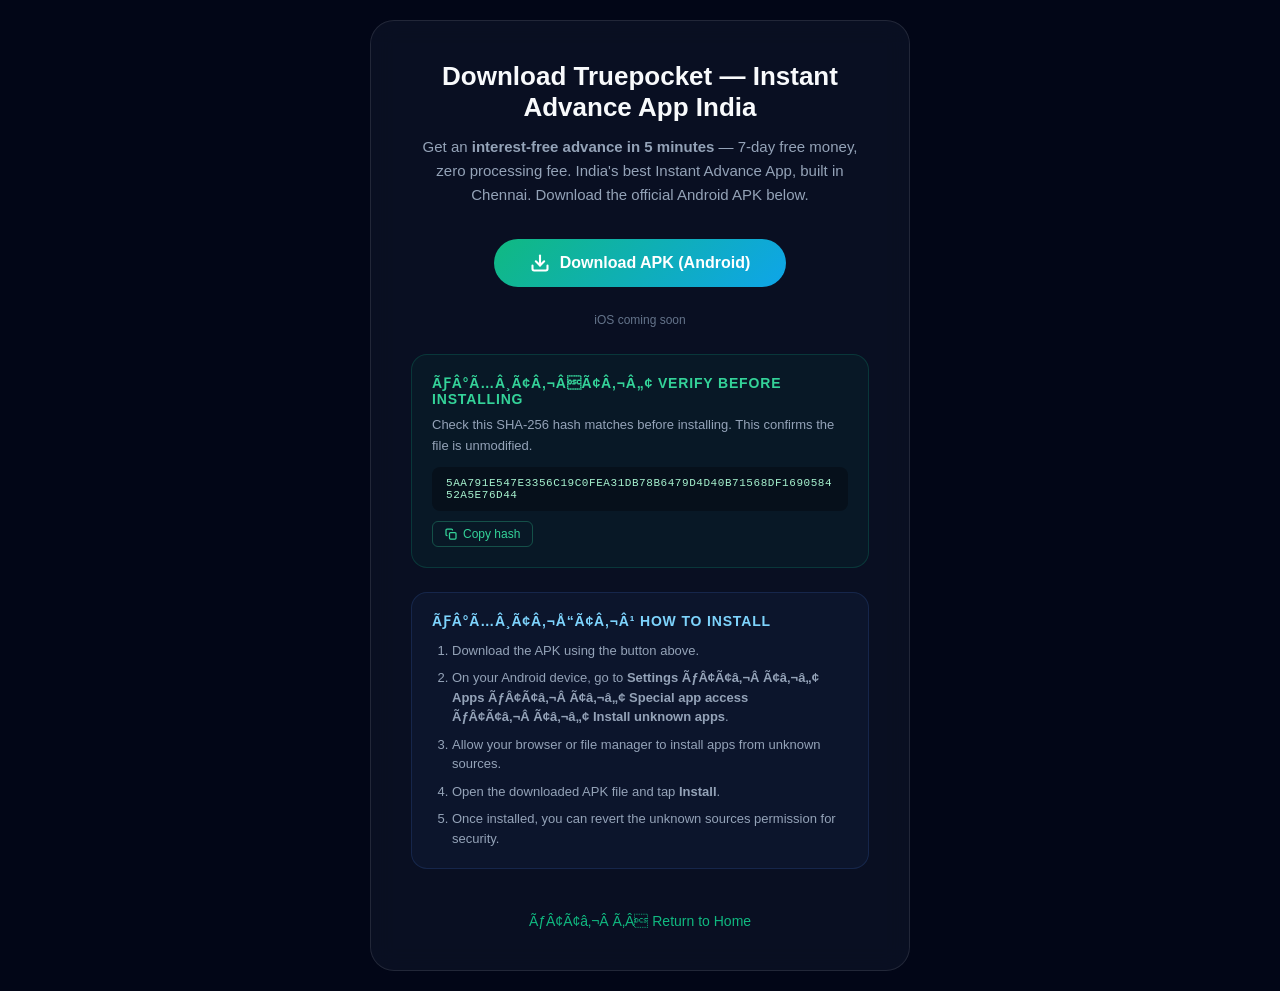
==== downloads/index.html @ 0bec0558 "Lock APK downloads" ====
<!DOCTYPE html>
<html lang="en">
<head>
    <meta charset="UTF-8">
    <meta name="viewport" content="width=device-width, initial-scale=1.0">
    <meta http-equiv="X-UA-Compatible" content="IE=edge">
    <meta name="msapplication-TileColor" content="#00d4aa">
    <meta name="msapplication-config" content="none">
    <title>Download Truepocket &mdash; Instant Advance App APK | Interest Free Advance India</title>
    <meta name="description" content="Download the official Truepocket APK &mdash; India's #1 instant interest-free loan app. Get a loan in 5 minutes. Zero processing fee. Built in Chennai.">
    <meta name="robots" content="index, follow">
    <meta name="keywords" content="download Truepocket APK, instant loan app download India, best loan app APK, interest free loan app India, Truepocket download">
    <meta name="theme-color" media="(prefers-color-scheme: light)" content="#f8fafc">
    <meta name="theme-color" media="(prefers-color-scheme: dark)" content="#020617">
    <!-- No-FOUC theme init: apply saved/system theme before first paint -->
    <script>
        (function() {
            var stored = localStorage.getItem('truepocket-theme');
            var t = stored || (window.matchMedia('(prefers-color-scheme: dark)').matches ? 'dark' : 'light');
            document.documentElement.setAttribute('data-theme', t);
        })();
    </script>
    <link rel="canonical" href="https://www.truepocket.live/downloads/">
    <meta property="og:title" content="Download Truepocket &mdash; Instant Loan App | Interest Free | India">
    <meta property="og:description" content="Download Truepocket &mdash; India's fastest instant loan app. Interest-free loan in 5 minutes from Chennai. Zero processing fee. 7-day free money.">
    <meta property="og:url" content="https://www.truepocket.live/downloads/">
    <meta property="og:type" content="website">
    <meta property="og:site_name" content="Truepocket">
    <meta property="og:locale" content="en_IN">
    <style>
        * { margin: 0; padding: 0; box-sizing: border-box; }
        body {
            font-family: 'Outfit', sans-serif;
            background: #020617;
            color: #f8fafc;
            display: flex;
            justify-content: center;
            align-items: center;
            min-height: 100vh;
            padding: 20px;
        }
        .container {
            max-width: 540px;
            width: 100%;
            text-align: center;
            background: rgba(15, 23, 42, 0.6);
            backdrop-filter: blur(12px);
            border: 1px solid rgba(255, 255, 255, 0.1);
            padding: 40px;
            border-radius: 24px;
        }
        h1 { font-size: 26px; margin-bottom: 12px; }
        p { color: #94a3b8; margin-bottom: 16px; line-height: 1.6; font-size: 15px; }
        .btn {
            display: inline-flex;
            align-items: center;
            gap: 10px;
            padding: 14px 36px;
            background: linear-gradient(135deg, #10b981, #0ea5e9);
            color: white;
            text-decoration: none;
            border-radius: 50px;
            font-weight: 700;
            font-size: 16px;
            transition: all 0.3s;
            margin: 16px 0;
        }
        .btn:hover {
            transform: translateY(-2px);
            box-shadow: 0 8px 24px rgba(16, 185, 129, 0.5);
        }
        .checksum-box {
            margin: 24px 0;
            background: rgba(16, 185, 129, 0.05);
            border: 1px solid rgba(16, 185, 129, 0.2);
            border-radius: 16px;
            padding: 20px;
            text-align: left;
        }
        .checksum-box h3 {
            font-size: 14px;
            font-weight: 700;
            color: #34d399;
            margin-bottom: 8px;
            text-transform: uppercase;
            letter-spacing: 0.06em;
        }
        .checksum-box p {
            font-size: 13px;
            color: #94a3b8;
            margin-bottom: 10px;
        }
        .hash {
            font-family: 'Courier New', monospace;
            font-size: 11px;
            color: #a7f3d0;
            background: rgba(0,0,0,0.3);
            padding: 10px 14px;
            border-radius: 8px;
            word-break: break-all;
            letter-spacing: 0.05em;
            margin-bottom: 10px;
            display: block;
        }
        .copy-btn {
            display: inline-flex;
            align-items: center;
            gap: 6px;
            font-size: 12px;
            color: #34d399;
            background: none;
            border: 1px solid rgba(52, 211, 153, 0.3);
            border-radius: 6px;
            padding: 5px 12px;
            cursor: pointer;
            font-family: inherit;
            transition: all 0.2s;
        }
        .copy-btn:hover { background: rgba(52,211,153,0.1); }
        .instructions {
            margin: 20px 0;
            background: rgba(79, 141, 247, 0.05);
            border: 1px solid rgba(79, 141, 247, 0.15);
            border-radius: 16px;
            padding: 20px;
            text-align: left;
        }
        .instructions h3 {
            font-size: 14px;
            font-weight: 700;
            color: #7dd3fc;
            margin-bottom: 12px;
            text-transform: uppercase;
            letter-spacing: 0.06em;
        }
        .instructions ol {
            padding-left: 20px;
            display: flex;
            flex-direction: column;
            gap: 8px;
        }
        .instructions li {
            font-size: 13px;
            color: #94a3b8;
            line-height: 1.5;
        }
        .back {
            display: inline-block;
            margin-top: 24px;
            color: #10b981;
            text-decoration: none;
            font-size: 14px;
        }
        .back:hover { text-decoration: underline; }
        .ios-note {
            font-size: 12px;
            color: #64748b;
            margin-top: 8px;
        }
    </style>
<!-- Meta Pixel Code -->
<script>
!function(f,b,e,v,n,t,s)
{if(f.fbq)return;n=f.fbq=function(){n.callMethod?
n.callMethod.apply(n,arguments):n.queue.push(arguments)};
if(!f._fbq)f._fbq=n;n.push=n;n.loaded=!0;n.version='2.0';
n.queue=[];t=b.createElement(e);t.async=!0;
t.src=v;s=b.getElementsByTagName(e)[0];
s.parentNode.insertBefore(t,s)}(window, document,'script',
'https://connect.facebook.net/en_US/fbevents.js');
fbq('init', '27297236573246844');
fbq('track', 'PageView');
</script>
<noscript><img height="1" width="1" style="display:none"
src="https://www.facebook.com/tr?id=27297236573246844&ev=PageView&noscript=1"
/></noscript>
<!-- End Meta Pixel Code -->
</head>
<body>
    <div class="container">
        <h1>Download Truepocket &mdash; Instant Advance App India</h1>
        <p>Get an <strong>interest-free advance in 5 minutes</strong> &mdash; 7-day free money, zero processing fee. India's best Instant Advance App, built in Chennai. Download the official Android APK below.</p>

        <a href="javascript:void(0)" class="btn" onclick="alert('App download is currently locked and will be available soon.'); fbq('trackCustom', 'Download');">
            <svg width="20" height="20" viewBox="0 0 24 24" fill="none" stroke="currentColor" stroke-width="2.5" stroke-linecap="round" stroke-linejoin="round" aria-hidden="true"><path d="M21 15v4a2 2 0 0 1-2 2H5a2 2 0 0 1-2-2v-4"/><polyline points="7 10 12 15 17 10"/><line x1="12" y1="15" x2="12" y2="3"/></svg>
            Download APK (Android)
        </a>
        <p class="ios-note">iOS coming soon</p>

        <div class="checksum-box">
            <h3>ÃƒÂ°Ã…Â¸Ã¢â‚¬ÂÃ¢â‚¬â„¢ Verify before installing</h3>
            <p>Check this SHA-256 hash matches before installing. This confirms the file is unmodified.</p>
            <span class="hash" id="hash-value">5AA791E547E3356C19C0FEA31DB78B6479D4D40B71568DF169058452A5E76D44</span>
            <button class="copy-btn" onclick="copyHash()" id="copy-btn">
                <svg width="12" height="12" viewBox="0 0 24 24" fill="none" stroke="currentColor" stroke-width="2.5" aria-hidden="true"><rect x="9" y="9" width="13" height="13" rx="2"/><path d="M5 15H4a2 2 0 0 1-2-2V4a2 2 0 0 1 2-2h9a2 2 0 0 1 2 2v1"/></svg>
                Copy hash
            </button>
        </div>

        <div class="instructions">
            <h3>ÃƒÂ°Ã…Â¸Ã¢â‚¬Å“Ã¢â‚¬Â¹ How to install</h3>
            <ol>
                <li>Download the APK using the button above.</li>
                <li>On your Android device, go to <strong>Settings ÃƒÂ¢Ã¢â‚¬Â Ã¢â‚¬â„¢ Apps ÃƒÂ¢Ã¢â‚¬Â Ã¢â‚¬â„¢ Special app access ÃƒÂ¢Ã¢â‚¬Â Ã¢â‚¬â„¢ Install unknown apps</strong>.</li>
                <li>Allow your browser or file manager to install apps from unknown sources.</li>
                <li>Open the downloaded APK file and tap <strong>Install</strong>.</li>
                <li>Once installed, you can revert the unknown sources permission for security.</li>
            </ol>
        </div>

        <a href="../index.html" class="back">ÃƒÂ¢Ã¢â‚¬Â Ã‚Â Return to Home</a>
    </div>

    <script>
        function copyHash() {
            const hash = document.getElementById('hash-value').textContent.trim();
            navigator.clipboard.writeText(hash).then(() => {
                const btn = document.getElementById('copy-btn');
                btn.textContent = 'ÃƒÂ¢Ã…â€œÃ¢â‚¬Å“ Copied';
                setTimeout(() => { btn.innerHTML = '<svg width="12" height="12" viewBox="0 0 24 24" fill="none" stroke="currentColor" stroke-width="2.5" aria-hidden="true"><rect x="9" y="9" width="13" height="13" rx="2"/><path d="M5 15H4a2 2 0 0 1-2-2V4a2 2 0 0 1 2-2h9a2 2 0 0 1 2 2v1"/></svg> Copy hash'; }, 2000);
            });
        }
    </script>
</body>
</html>
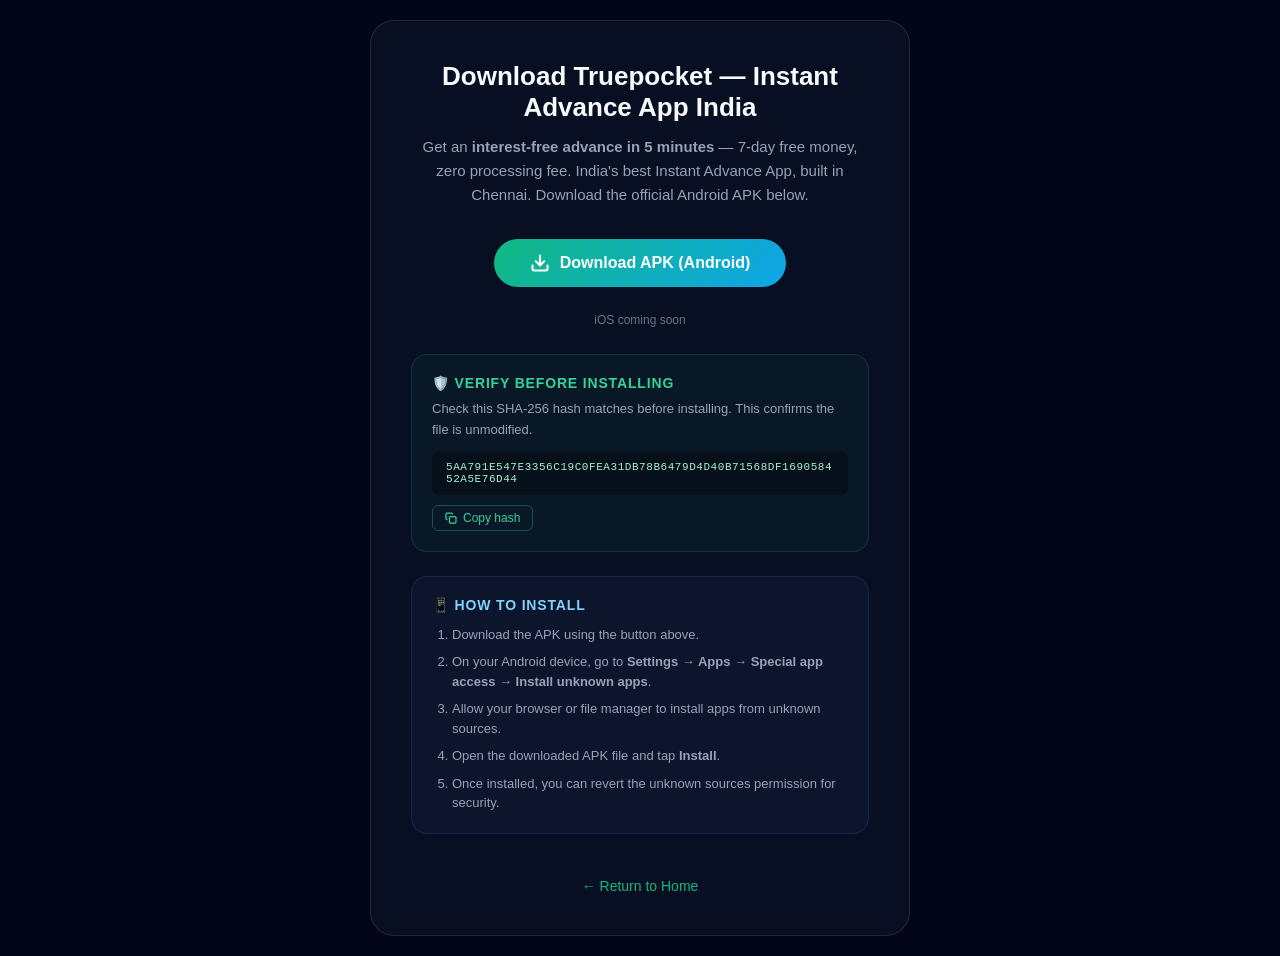
==== commit 846d44cd: "Fix text encoding (Mojibake) on downloads page" ====
--- a/downloads/index.html
+++ b/downloads/index.html
@@ -6,6 +6,10 @@
     <meta http-equiv="X-UA-Compatible" content="IE=edge">
     <meta name="msapplication-TileColor" content="#00d4aa">
     <meta name="msapplication-config" content="none">
+    <!-- Favicon configurations -->
+    <link rel="icon" href="/favicon.png" type="image/png">
+    <link rel="icon" href="/images/truepocket-logo.svg" type="image/svg+xml">
+    <link rel="apple-touch-icon" href="/apple-touch-icon.png">
     <title>Download Truepocket &mdash; Instant Advance App APK | Interest Free Advance India</title>
     <meta name="description" content="Download the official Truepocket APK &mdash; India's #1 instant interest-free loan app. Get a loan in 5 minutes. Zero processing fee. Built in Chennai.">
     <meta name="robots" content="index, follow">
@@ -188,7 +192,7 @@
         <p class="ios-note">iOS coming soon</p>
 
         <div class="checksum-box">
-            <h3>ÃƒÂ°Ã…Â¸Ã¢â‚¬ÂÃ¢â‚¬â„¢ Verify before installing</h3>
+            <h3>🛡️ Verify before installing</h3>
             <p>Check this SHA-256 hash matches before installing. This confirms the file is unmodified.</p>
             <span class="hash" id="hash-value">5AA791E547E3356C19C0FEA31DB78B6479D4D40B71568DF169058452A5E76D44</span>
             <button class="copy-btn" onclick="copyHash()" id="copy-btn">
@@ -198,17 +202,17 @@
         </div>
 
         <div class="instructions">
-            <h3>ÃƒÂ°Ã…Â¸Ã¢â‚¬Å“Ã¢â‚¬Â¹ How to install</h3>
+            <h3>📱 How to install</h3>
             <ol>
                 <li>Download the APK using the button above.</li>
-                <li>On your Android device, go to <strong>Settings ÃƒÂ¢Ã¢â‚¬Â Ã¢â‚¬â„¢ Apps ÃƒÂ¢Ã¢â‚¬Â Ã¢â‚¬â„¢ Special app access ÃƒÂ¢Ã¢â‚¬Â Ã¢â‚¬â„¢ Install unknown apps</strong>.</li>
+                <li>On your Android device, go to <strong>Settings &rarr; Apps &rarr; Special app access &rarr; Install unknown apps</strong>.</li>
                 <li>Allow your browser or file manager to install apps from unknown sources.</li>
                 <li>Open the downloaded APK file and tap <strong>Install</strong>.</li>
                 <li>Once installed, you can revert the unknown sources permission for security.</li>
             </ol>
         </div>
 
-        <a href="../index.html" class="back">ÃƒÂ¢Ã¢â‚¬Â Ã‚Â Return to Home</a>
+        <a href="../index.html" class="back">&larr; Return to Home</a>
     </div>
 
     <script>
@@ -216,7 +220,7 @@
             const hash = document.getElementById('hash-value').textContent.trim();
             navigator.clipboard.writeText(hash).then(() => {
                 const btn = document.getElementById('copy-btn');
-                btn.textContent = 'ÃƒÂ¢Ã…â€œÃ¢â‚¬Å“ Copied';
+                btn.textContent = '✓ Copied';
                 setTimeout(() => { btn.innerHTML = '<svg width="12" height="12" viewBox="0 0 24 24" fill="none" stroke="currentColor" stroke-width="2.5" aria-hidden="true"><rect x="9" y="9" width="13" height="13" rx="2"/><path d="M5 15H4a2 2 0 0 1-2-2V4a2 2 0 0 1 2-2h9a2 2 0 0 1 2 2v1"/></svg> Copy hash'; }, 2000);
             });
         }
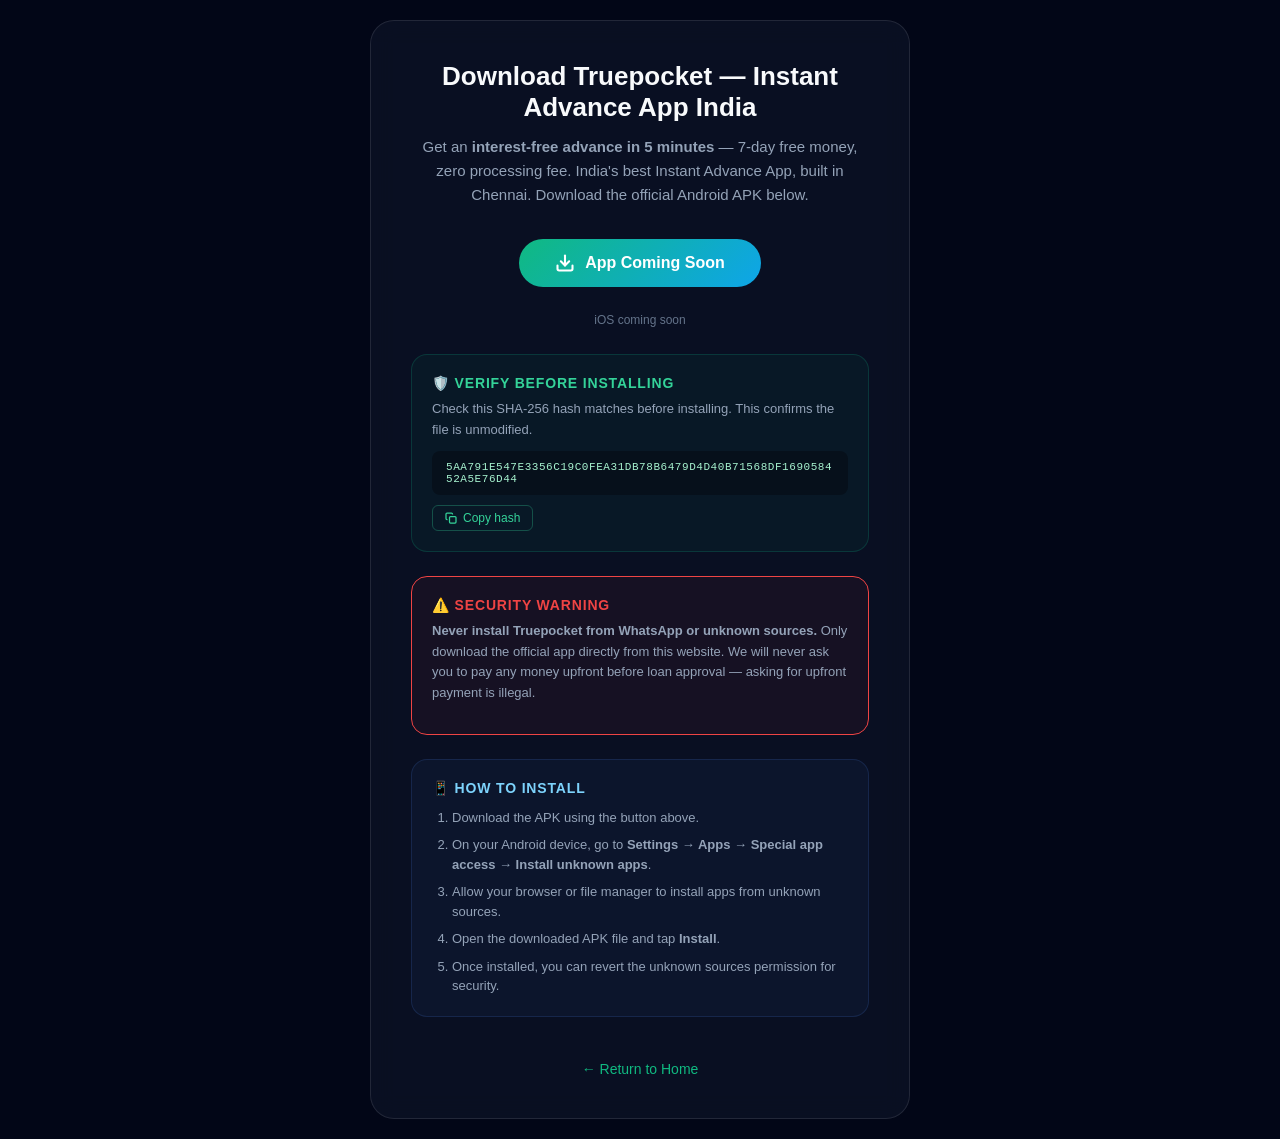
==== commit f4a8bddf: "Update chatbot, download links, and safety warnings" ====
--- a/downloads/index.html
+++ b/downloads/index.html
@@ -187,7 +187,7 @@
 
         <a href="javascript:void(0)" class="btn" onclick="alert('App download is currently locked and will be available soon.'); fbq('trackCustom', 'Download');">
             <svg width="20" height="20" viewBox="0 0 24 24" fill="none" stroke="currentColor" stroke-width="2.5" stroke-linecap="round" stroke-linejoin="round" aria-hidden="true"><path d="M21 15v4a2 2 0 0 1-2 2H5a2 2 0 0 1-2-2v-4"/><polyline points="7 10 12 15 17 10"/><line x1="12" y1="15" x2="12" y2="3"/></svg>
-            Download APK (Android)
+            App Coming Soon
         </a>
         <p class="ios-note">iOS coming soon</p>
 
@@ -199,6 +199,11 @@
                 <svg width="12" height="12" viewBox="0 0 24 24" fill="none" stroke="currentColor" stroke-width="2.5" aria-hidden="true"><rect x="9" y="9" width="13" height="13" rx="2"/><path d="M5 15H4a2 2 0 0 1-2-2V4a2 2 0 0 1 2-2h9a2 2 0 0 1 2 2v1"/></svg>
                 Copy hash
             </button>
+        </div>
+
+        <div class="checksum-box" style="border-color: #ef4444; background: rgba(239, 68, 68, 0.05);">
+            <h3 style="color: #ef4444;">⚠️ Security Warning</h3>
+            <p><strong>Never install Truepocket from WhatsApp or unknown sources.</strong> Only download the official app directly from this website. We will never ask you to pay any money upfront before loan approval &mdash; asking for upfront payment is illegal.</p>
         </div>
 
         <div class="instructions">
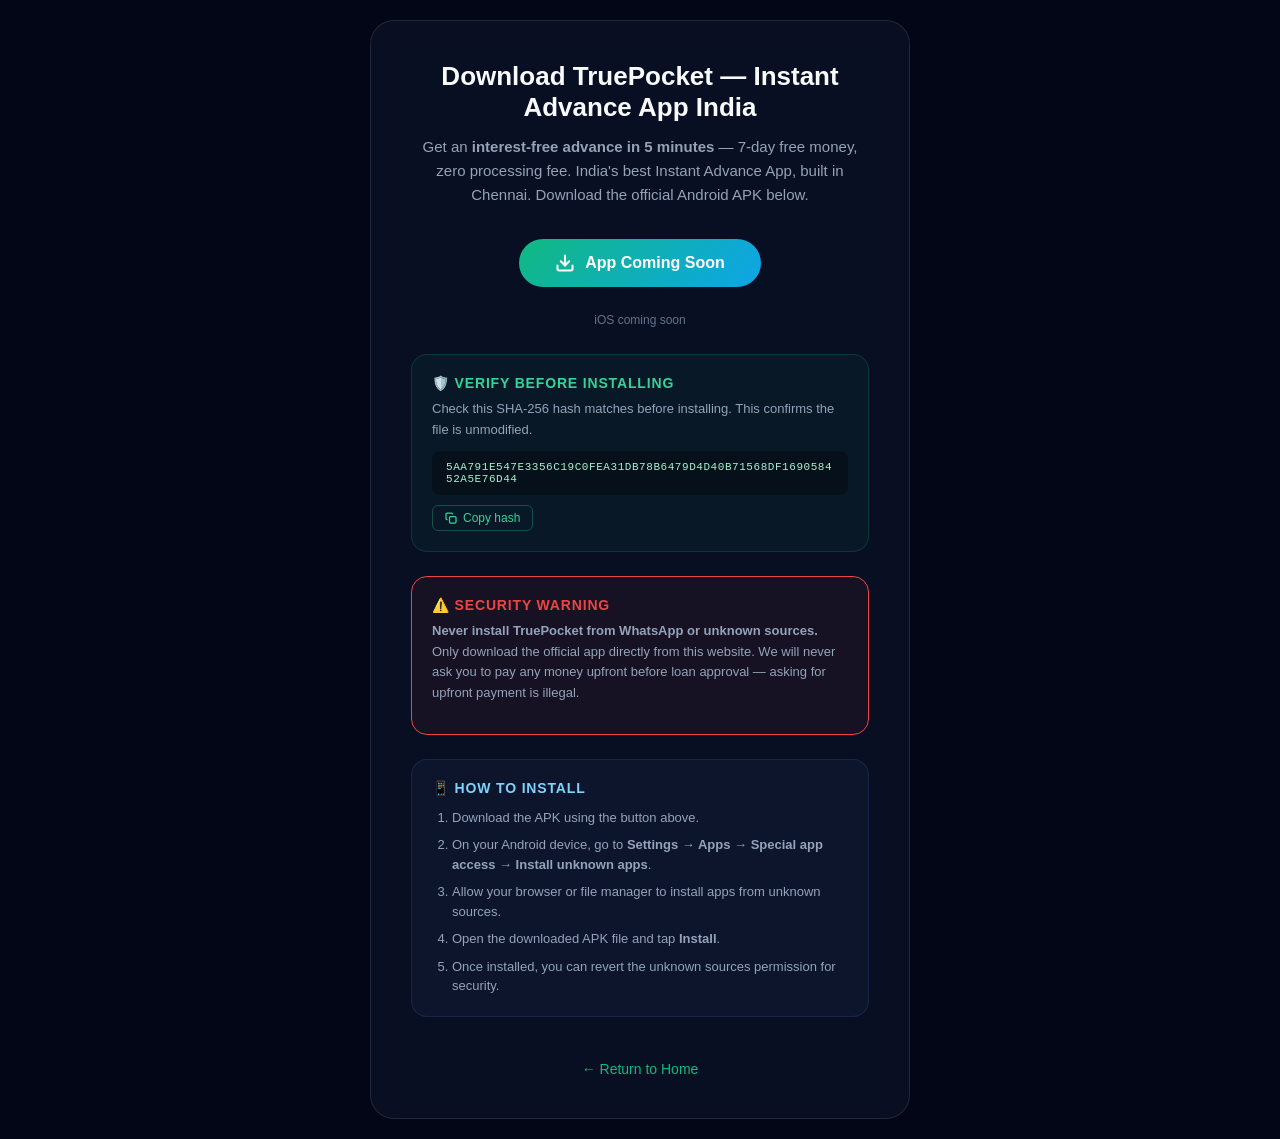
==== commit 15365af9: "Update favicon tags and fix brand name TruePocket" ====
--- a/downloads/index.html
+++ b/downloads/index.html
@@ -8,28 +8,28 @@
     <meta name="msapplication-config" content="none">
     <!-- Favicon configurations -->
     <link rel="icon" href="/favicon.png" type="image/png">
-    <link rel="icon" href="/images/truepocket-logo.svg" type="image/svg+xml">
+    <link rel="icon" href="/images/TruePocket-logo.svg" type="image/svg+xml">
     <link rel="apple-touch-icon" href="/apple-touch-icon.png">
-    <title>Download Truepocket &mdash; Instant Advance App APK | Interest Free Advance India</title>
-    <meta name="description" content="Download the official Truepocket APK &mdash; India's #1 instant interest-free loan app. Get a loan in 5 minutes. Zero processing fee. Built in Chennai.">
+    <title>Download TruePocket &mdash; Instant Advance App APK | Interest Free Advance India</title>
+    <meta name="description" content="Download the official TruePocket APK &mdash; India's #1 instant interest-free loan app. Get a loan in 5 minutes. Zero processing fee. Built in Chennai.">
     <meta name="robots" content="index, follow">
-    <meta name="keywords" content="download Truepocket APK, instant loan app download India, best loan app APK, interest free loan app India, Truepocket download">
+    <meta name="keywords" content="download TruePocket APK, instant loan app download India, best loan app APK, interest free loan app India, TruePocket download">
     <meta name="theme-color" media="(prefers-color-scheme: light)" content="#f8fafc">
     <meta name="theme-color" media="(prefers-color-scheme: dark)" content="#020617">
     <!-- No-FOUC theme init: apply saved/system theme before first paint -->
     <script>
         (function() {
-            var stored = localStorage.getItem('truepocket-theme');
+            var stored = localStorage.getItem('TruePocket-theme');
             var t = stored || (window.matchMedia('(prefers-color-scheme: dark)').matches ? 'dark' : 'light');
             document.documentElement.setAttribute('data-theme', t);
         })();
     </script>
-    <link rel="canonical" href="https://www.truepocket.live/downloads/">
-    <meta property="og:title" content="Download Truepocket &mdash; Instant Loan App | Interest Free | India">
-    <meta property="og:description" content="Download Truepocket &mdash; India's fastest instant loan app. Interest-free loan in 5 minutes from Chennai. Zero processing fee. 7-day free money.">
-    <meta property="og:url" content="https://www.truepocket.live/downloads/">
+    <link rel="canonical" href="https://www.TruePocket.live/downloads/">
+    <meta property="og:title" content="Download TruePocket &mdash; Instant Loan App | Interest Free | India">
+    <meta property="og:description" content="Download TruePocket &mdash; India's fastest instant loan app. Interest-free loan in 5 minutes from Chennai. Zero processing fee. 7-day free money.">
+    <meta property="og:url" content="https://www.TruePocket.live/downloads/">
     <meta property="og:type" content="website">
-    <meta property="og:site_name" content="Truepocket">
+    <meta property="og:site_name" content="TruePocket">
     <meta property="og:locale" content="en_IN">
     <style>
         * { margin: 0; padding: 0; box-sizing: border-box; }
@@ -182,7 +182,7 @@
 </head>
 <body>
     <div class="container">
-        <h1>Download Truepocket &mdash; Instant Advance App India</h1>
+        <h1>Download TruePocket &mdash; Instant Advance App India</h1>
         <p>Get an <strong>interest-free advance in 5 minutes</strong> &mdash; 7-day free money, zero processing fee. India's best Instant Advance App, built in Chennai. Download the official Android APK below.</p>
 
         <a href="javascript:void(0)" class="btn" onclick="alert('App download is currently locked and will be available soon.'); fbq('trackCustom', 'Download');">
@@ -203,7 +203,7 @@
 
         <div class="checksum-box" style="border-color: #ef4444; background: rgba(239, 68, 68, 0.05);">
             <h3 style="color: #ef4444;">⚠️ Security Warning</h3>
-            <p><strong>Never install Truepocket from WhatsApp or unknown sources.</strong> Only download the official app directly from this website. We will never ask you to pay any money upfront before loan approval &mdash; asking for upfront payment is illegal.</p>
+            <p><strong>Never install TruePocket from WhatsApp or unknown sources.</strong> Only download the official app directly from this website. We will never ask you to pay any money upfront before loan approval &mdash; asking for upfront payment is illegal.</p>
         </div>
 
         <div class="instructions">
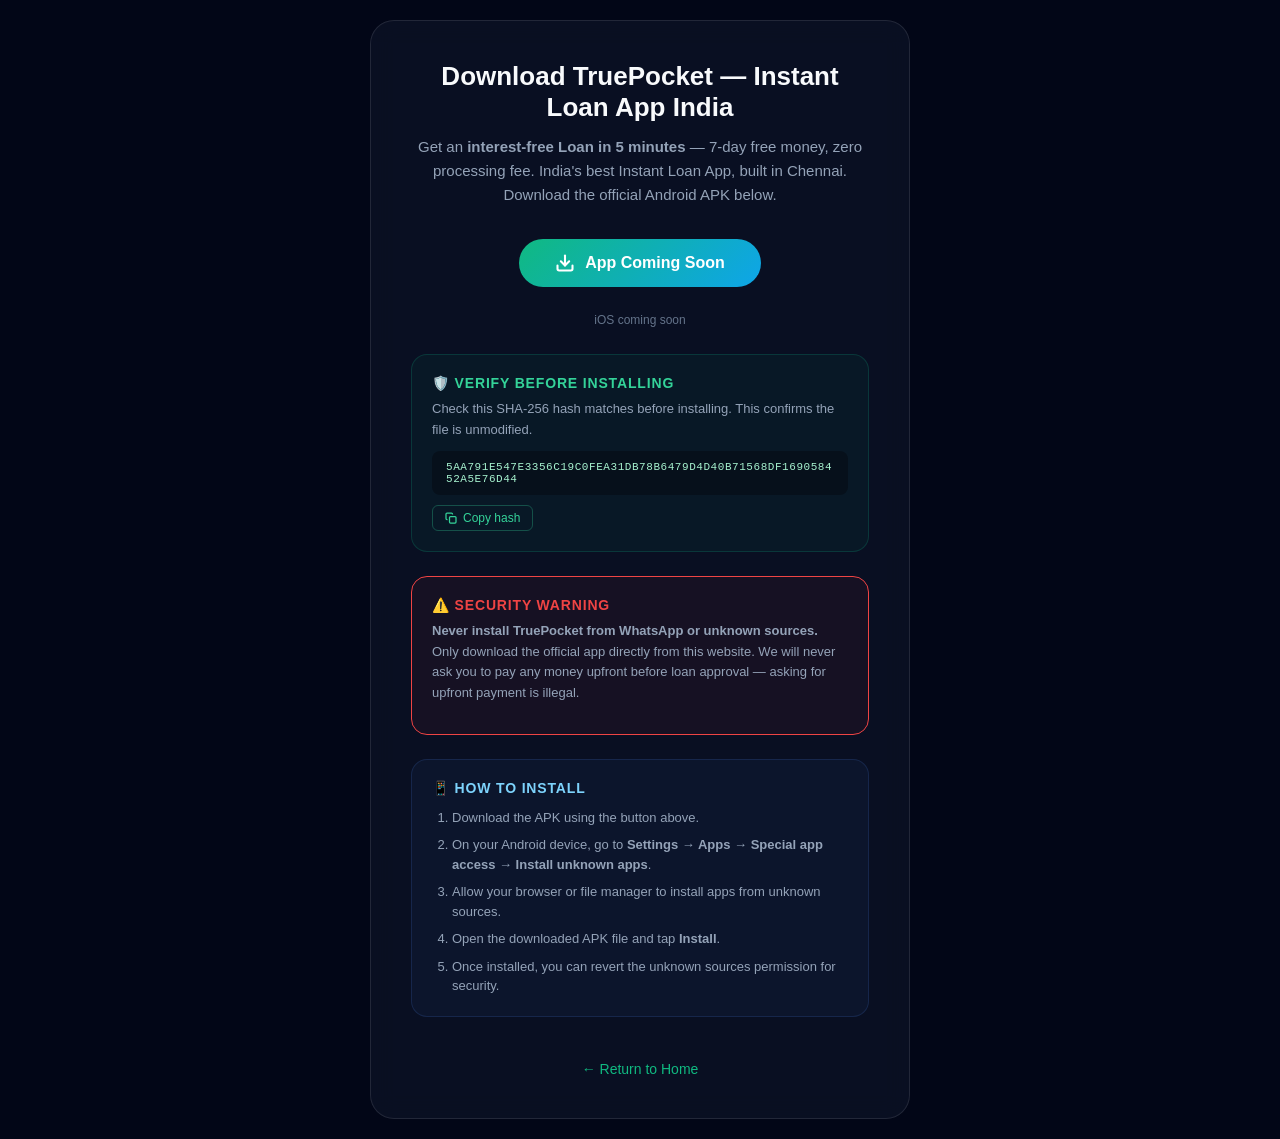
==== commit db060378: "SEO: Update target keywords and add Schema.org data" ====
--- a/downloads/index.html
+++ b/downloads/index.html
@@ -8,9 +8,9 @@
     <meta name="msapplication-config" content="none">
     <!-- Favicon configurations -->
     <link rel="icon" href="/favicon.png" type="image/png">
-    <link rel="icon" href="/images/TruePocket-logo.svg" type="image/svg+xml">
+    <link rel="icon" href="/images/truepocket-logo.svg" type="image/svg+xml">
     <link rel="apple-touch-icon" href="/apple-touch-icon.png">
-    <title>Download TruePocket &mdash; Instant Advance App APK | Interest Free Advance India</title>
+    <title>Download TruePocket &mdash; Instant Loan App APK | Interest Free Loan India</title>
     <meta name="description" content="Download the official TruePocket APK &mdash; India's #1 instant interest-free loan app. Get a loan in 5 minutes. Zero processing fee. Built in Chennai.">
     <meta name="robots" content="index, follow">
     <meta name="keywords" content="download TruePocket APK, instant loan app download India, best loan app APK, interest free loan app India, TruePocket download">
@@ -182,8 +182,8 @@
 </head>
 <body>
     <div class="container">
-        <h1>Download TruePocket &mdash; Instant Advance App India</h1>
-        <p>Get an <strong>interest-free advance in 5 minutes</strong> &mdash; 7-day free money, zero processing fee. India's best Instant Advance App, built in Chennai. Download the official Android APK below.</p>
+        <h1>Download TruePocket &mdash; Instant Loan App India</h1>
+        <p>Get an <strong>interest-free Loan in 5 minutes</strong> &mdash; 7-day free money, zero processing fee. India's best Instant Loan App, built in Chennai. Download the official Android APK below.</p>
 
         <a href="javascript:void(0)" class="btn" onclick="alert('App download is currently locked and will be available soon.'); fbq('trackCustom', 'Download');">
             <svg width="20" height="20" viewBox="0 0 24 24" fill="none" stroke="currentColor" stroke-width="2.5" stroke-linecap="round" stroke-linejoin="round" aria-hidden="true"><path d="M21 15v4a2 2 0 0 1-2 2H5a2 2 0 0 1-2-2v-4"/><polyline points="7 10 12 15 17 10"/><line x1="12" y1="15" x2="12" y2="3"/></svg>
